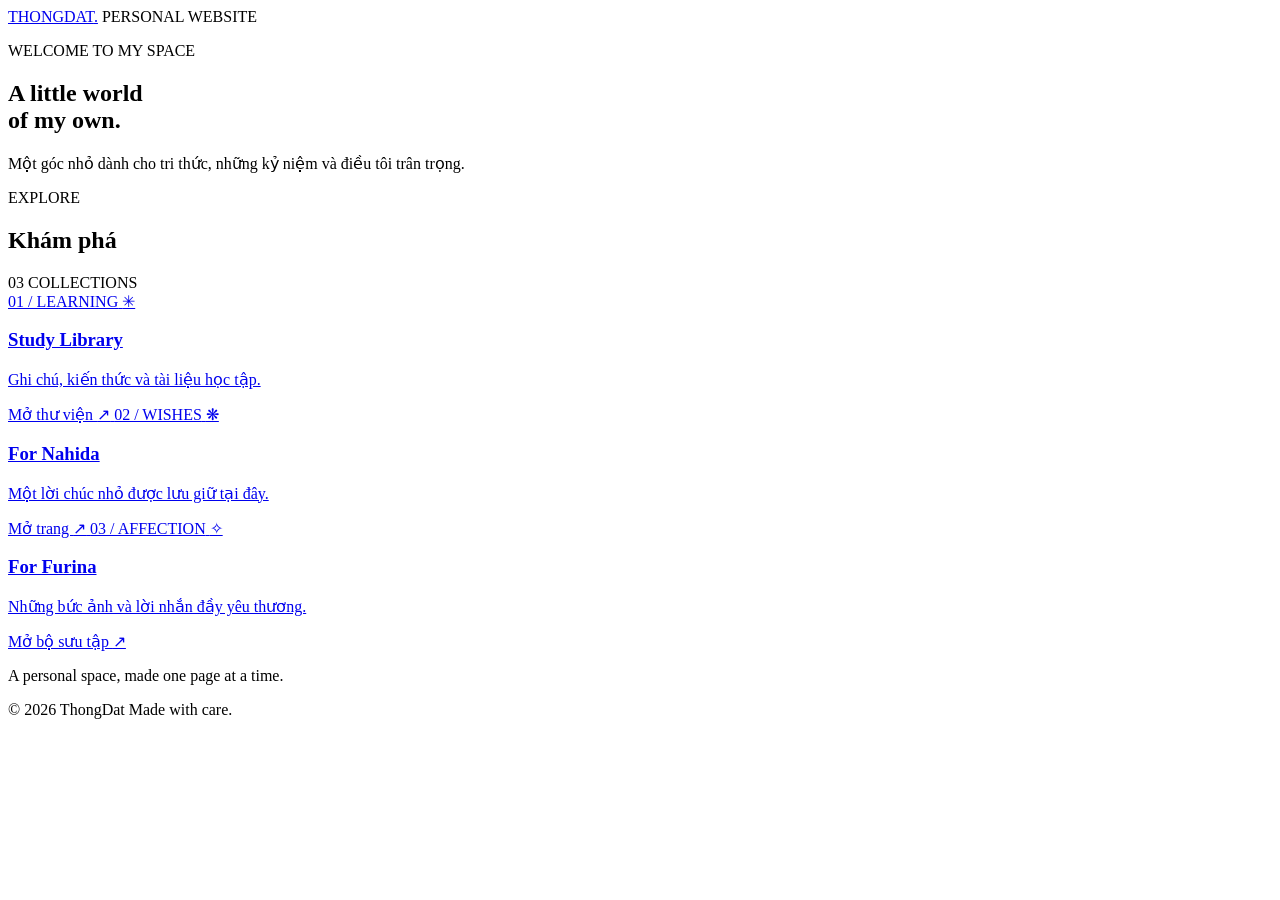
==== index.html @ dfd22da6 "Add initial HTML structure for personal website" ====
<!DOCTYPE html>
<html lang="vi">
<head>
  <link rel="icon" href="/favicon.webp">
  <meta charset="UTF-8">
  <meta name="viewport" content="width=device-width, initial-scale=1.0">
  <meta name="description" content="Không gian cá nhân của ThongDat — học tập, kỷ niệm và yêu thương.">
  <title>ThongDat — A little world of my own</title>
  <link rel="stylesheet" href="assets/css/style.css">
</head>
<body>
  <header class="site-header">
    <a class="brand" href="./">THONGDAT<span>.</span></a>
    <span class="header-note">PERSONAL WEBSITE</span>
  </header>

  <main class="container home-main">
    <section class="hero">
      <p class="eyebrow">WELCOME TO MY SPACE</p>
      <h1>A little world<br>of my own<span>.</span></h1>
      <p class="hero-copy">Một góc nhỏ dành cho tri thức, những kỷ niệm và điều tôi trân trọng.</p>
    </section>

    <section class="section-heading">
      <div>
        <p class="eyebrow">EXPLORE</p>
        <h2>Khám phá</h2>
      </div>
      <span class="section-count">03 COLLECTIONS</span>
    </section>

    <section class="collection-grid" aria-label="Các mục của website">
      <a class="collection-card study-card" href="study/">
        <span class="card-number">01 / LEARNING</span>
        <span class="card-symbol" aria-hidden="true">✳</span>
        <div>
          <h3>Study Library</h3>
          <p>Ghi chú, kiến thức và tài liệu học tập.</p>
        </div>
        <span class="card-link">Mở thư viện <span aria-hidden="true">↗</span></span>
      </a>

      <a class="collection-card nahida-card" href="nahida/">
        <span class="card-number">02 / WISHES</span>
        <span class="card-symbol" aria-hidden="true">❋</span>
        <div>
          <h3>For Nahida</h3>
          <p>Một lời chúc nhỏ được lưu giữ tại đây.</p>
        </div>
        <span class="card-link">Mở trang <span aria-hidden="true">↗</span></span>
      </a>

      <a class="collection-card furina-card" href="furina/">
        <span class="card-number">03 / AFFECTION</span>
        <span class="card-symbol" aria-hidden="true">✧</span>
        <div>
          <h3>For Furina</h3>
          <p>Những bức ảnh và lời nhắn đầy yêu thương.</p>
        </div>
        <span class="card-link">Mở bộ sưu tập <span aria-hidden="true">↗</span></span>
      </a>
    </section>

    <p class="home-note">A personal space, made one page at a time.</p>
  </main>

  <footer class="site-footer">
    <span>© 2026 ThongDat</span>
    <span>Made with care.</span>
  </footer>
</body>
</html>
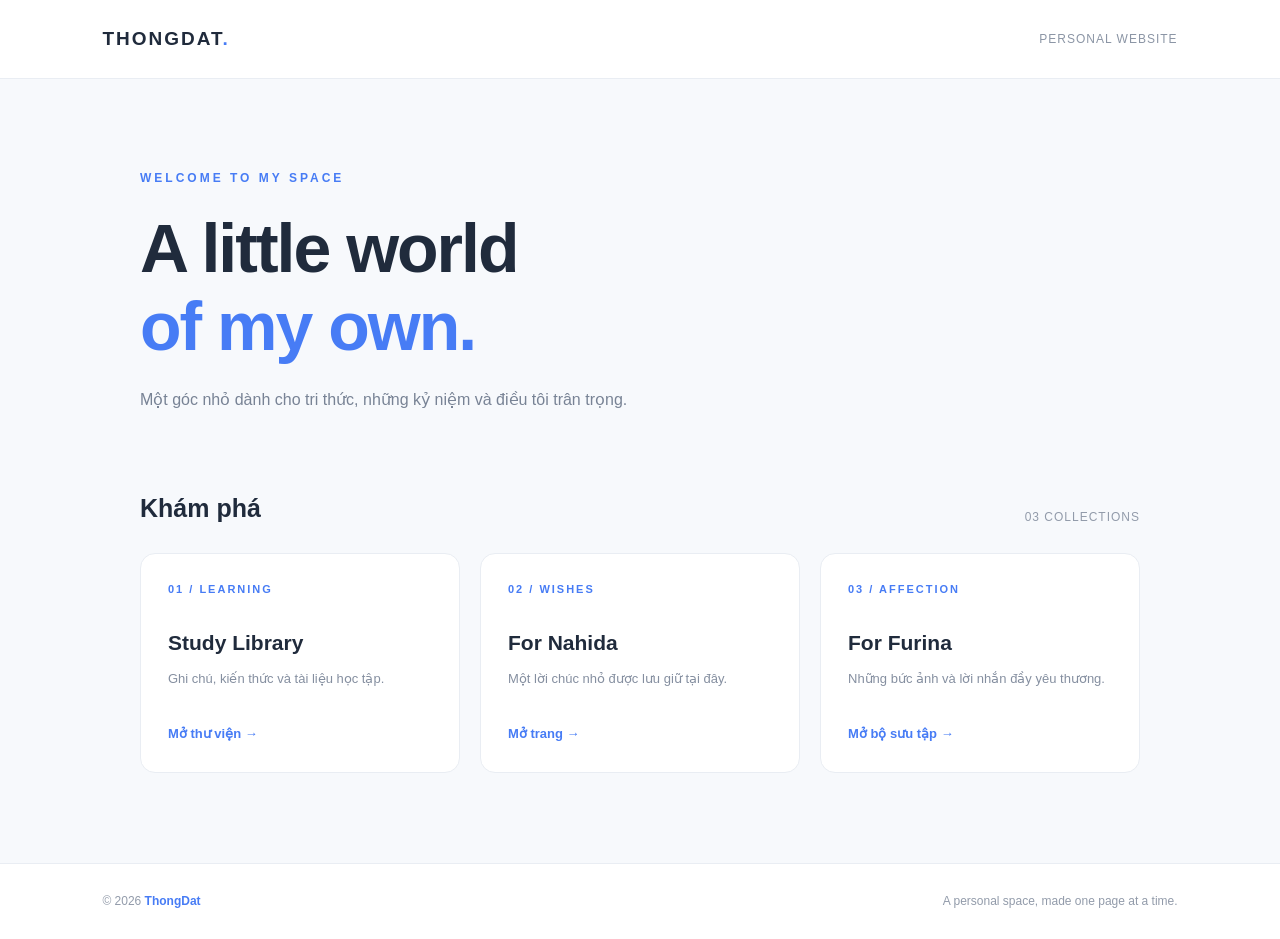
==== commit 9d372b9a: "Update index.html" ====
--- a/index.html
+++ b/index.html
@@ -1,72 +1,333 @@
+
 <!DOCTYPE html>
 <html lang="vi">
 <head>
-  <link rel="icon" href="/favicon.webp">
-  <meta charset="UTF-8">
-  <meta name="viewport" content="width=device-width, initial-scale=1.0">
-  <meta name="description" content="Không gian cá nhân của ThongDat — học tập, kỷ niệm và yêu thương.">
-  <title>ThongDat — A little world of my own</title>
-  <link rel="stylesheet" href="assets/css/style.css">
+    <meta charset="UTF-8">
+    <meta name="viewport" content="width=device-width, initial-scale=1.0">
+
+    <title>Thông Đạt - Habibi</title>
+
+    <!-- Website favicon -->
+    <link rel="icon" type="image/webp" href="/favicon.webp">
+    <link rel="shortcut icon" href="/favicon.webp" type="image/webp">
+
+    <meta name="theme-color" content="#101827">
+    <meta name="description" content="ThongDat personal website — Learning, memories and affection.">
+
+    <style>
+        * {
+            margin: 0;
+            padding: 0;
+            box-sizing: border-box;
+        }
+
+        body {
+            font-family: Arial, Helvetica, sans-serif;
+            background: #f7f9fc;
+            color: #202b3c;
+            line-height: 1.6;
+        }
+
+        a {
+            text-decoration: none;
+            color: inherit;
+        }
+
+        /* HEADER */
+
+        header {
+            width: 100%;
+            padding: 24px 8%;
+            display: flex;
+            justify-content: space-between;
+            align-items: center;
+            background: #ffffff;
+            border-bottom: 1px solid #e9edf3;
+        }
+
+        .logo {
+            font-size: 19px;
+            font-weight: 700;
+            letter-spacing: 2px;
+        }
+
+        .logo span {
+            color: #477cf5;
+        }
+
+        .header-text {
+            font-size: 12px;
+            color: #8b95a5;
+            letter-spacing: 1px;
+        }
+
+        /* MAIN */
+
+        main {
+            max-width: 1050px;
+            margin: 0 auto;
+            padding: 90px 25px;
+        }
+
+        .hero {
+            margin-bottom: 75px;
+        }
+
+        .eyebrow {
+            color: #477cf5;
+            font-size: 12px;
+            font-weight: 700;
+            letter-spacing: 3px;
+            margin-bottom: 20px;
+        }
+
+        .hero h1 {
+            font-size: clamp(42px, 7vw, 68px);
+            line-height: 1.15;
+            letter-spacing: -2px;
+            margin-bottom: 22px;
+        }
+
+        .hero h1 span {
+            color: #477cf5;
+        }
+
+        .hero-description {
+            color: #788395;
+            font-size: 16px;
+            max-width: 520px;
+        }
+
+        /* COLLECTIONS */
+
+        .section-heading {
+            display: flex;
+            justify-content: space-between;
+            align-items: end;
+            margin-bottom: 25px;
+        }
+
+        .section-heading h2 {
+            font-size: 25px;
+        }
+
+        .section-heading p {
+            color: #929baa;
+            font-size: 12px;
+            letter-spacing: 1px;
+        }
+
+        .collections {
+            display: grid;
+            grid-template-columns: repeat(3, 1fr);
+            gap: 20px;
+        }
+
+        .card {
+            display: flex;
+            flex-direction: column;
+            min-height: 220px;
+            padding: 27px;
+            background: #ffffff;
+            border: 1px solid #e9edf3;
+            border-radius: 15px;
+            transition: 0.25s ease;
+        }
+
+        .card:hover {
+            transform: translateY(-6px);
+            border-color: #c7d7ff;
+            box-shadow: 0 12px 30px rgba(40, 75, 130, 0.08);
+        }
+
+        .card-number {
+            color: #477cf5;
+            font-size: 11px;
+            font-weight: 700;
+            letter-spacing: 2px;
+        }
+
+        .card h3 {
+            font-size: 21px;
+            margin-top: 28px;
+            margin-bottom: 9px;
+        }
+
+        .card p {
+            font-size: 13px;
+            color: #858fa0;
+            flex: 1;
+        }
+
+        .card-link {
+            color: #477cf5;
+            font-size: 13px;
+            margin-top: 20px;
+            font-weight: 600;
+        }
+
+        /* FOOTER */
+
+        footer {
+            border-top: 1px solid #e9edf3;
+            background: #ffffff;
+            padding: 28px 8%;
+            display: flex;
+            justify-content: space-between;
+            align-items: center;
+            color: #929baa;
+            font-size: 12px;
+        }
+
+        footer strong {
+            color: #477cf5;
+        }
+
+        /* MOBILE */
+
+        @media (max-width: 700px) {
+            header {
+                padding: 20px 6%;
+            }
+
+            .header-text {
+                display: none;
+            }
+
+            main {
+                padding: 65px 22px;
+            }
+
+            .hero {
+                margin-bottom: 55px;
+            }
+
+            .hero h1 {
+                letter-spacing: -1px;
+            }
+
+            .collections {
+                grid-template-columns: 1fr;
+            }
+
+            .card {
+                min-height: 190px;
+            }
+
+            footer {
+                flex-direction: column;
+                gap: 8px;
+                text-align: center;
+            }
+        }
+    </style>
 </head>
+
 <body>
-  <header class="site-header">
-    <a class="brand" href="./">THONGDAT<span>.</span></a>
-    <span class="header-note">PERSONAL WEBSITE</span>
-  </header>
-
-  <main class="container home-main">
-    <section class="hero">
-      <p class="eyebrow">WELCOME TO MY SPACE</p>
-      <h1>A little world<br>of my own<span>.</span></h1>
-      <p class="hero-copy">Một góc nhỏ dành cho tri thức, những kỷ niệm và điều tôi trân trọng.</p>
-    </section>
-
-    <section class="section-heading">
-      <div>
-        <p class="eyebrow">EXPLORE</p>
-        <h2>Khám phá</h2>
-      </div>
-      <span class="section-count">03 COLLECTIONS</span>
-    </section>
-
-    <section class="collection-grid" aria-label="Các mục của website">
-      <a class="collection-card study-card" href="study/">
-        <span class="card-number">01 / LEARNING</span>
-        <span class="card-symbol" aria-hidden="true">✳</span>
+
+    <header>
+        <a href="/" class="logo">
+            THONGDAT<span>.</span>
+        </a>
+
+        <div class="header-text">
+            PERSONAL WEBSITE
+        </div>
+    </header>
+
+    <main>
+
+        <!-- INTRODUCTION -->
+
+        <section class="hero">
+            <div class="eyebrow">
+                WELCOME TO MY SPACE
+            </div>
+
+            <h1>
+                A little world<br>
+                <span>of my own.</span>
+            </h1>
+
+            <p class="hero-description">
+                Một góc nhỏ dành cho tri thức,
+                những kỷ niệm và điều tôi trân trọng.
+            </p>
+        </section>
+
+        <!-- COLLECTIONS -->
+
+        <section>
+
+            <div class="section-heading">
+                <h2>Khám phá</h2>
+                <p>03 COLLECTIONS</p>
+            </div>
+
+            <div class="collections">
+
+                <a href="/study/" class="card">
+                    <div class="card-number">
+                        01 / LEARNING
+                    </div>
+
+                    <h3>Study Library</h3>
+
+                    <p>
+                        Ghi chú, kiến thức và tài liệu học tập.
+                    </p>
+
+                    <div class="card-link">
+                        Mở thư viện →
+                    </div>
+                </a>
+
+                <a href="/nahida/" class="card">
+                    <div class="card-number">
+                        02 / WISHES
+                    </div>
+
+                    <h3>For Nahida</h3>
+
+                    <p>
+                        Một lời chúc nhỏ được lưu giữ tại đây.
+                    </p>
+
+                    <div class="card-link">
+                        Mở trang →
+                    </div>
+                </a>
+
+                <a href="/furina/" class="card">
+                    <div class="card-number">
+                        03 / AFFECTION
+                    </div>
+
+                    <h3>For Furina</h3>
+
+                    <p>
+                        Những bức ảnh và lời nhắn đầy yêu thương.
+                    </p>
+
+                    <div class="card-link">
+                        Mở bộ sưu tập →
+                    </div>
+                </a>
+
+            </div>
+        </section>
+
+    </main>
+
+    <footer>
         <div>
-          <h3>Study Library</h3>
-          <p>Ghi chú, kiến thức và tài liệu học tập.</p>
+            © 2026 <strong>ThongDat</strong>
         </div>
-        <span class="card-link">Mở thư viện <span aria-hidden="true">↗</span></span>
-      </a>
-
-      <a class="collection-card nahida-card" href="nahida/">
-        <span class="card-number">02 / WISHES</span>
-        <span class="card-symbol" aria-hidden="true">❋</span>
+
         <div>
-          <h3>For Nahida</h3>
-          <p>Một lời chúc nhỏ được lưu giữ tại đây.</p>
+            A personal space, made one page at a time.
         </div>
-        <span class="card-link">Mở trang <span aria-hidden="true">↗</span></span>
-      </a>
-
-      <a class="collection-card furina-card" href="furina/">
-        <span class="card-number">03 / AFFECTION</span>
-        <span class="card-symbol" aria-hidden="true">✧</span>
-        <div>
-          <h3>For Furina</h3>
-          <p>Những bức ảnh và lời nhắn đầy yêu thương.</p>
-        </div>
-        <span class="card-link">Mở bộ sưu tập <span aria-hidden="true">↗</span></span>
-      </a>
-    </section>
-
-    <p class="home-note">A personal space, made one page at a time.</p>
-  </main>
-
-  <footer class="site-footer">
-    <span>© 2026 ThongDat</span>
-    <span>Made with care.</span>
-  </footer>
+    </footer>
+
 </body>
 </html>
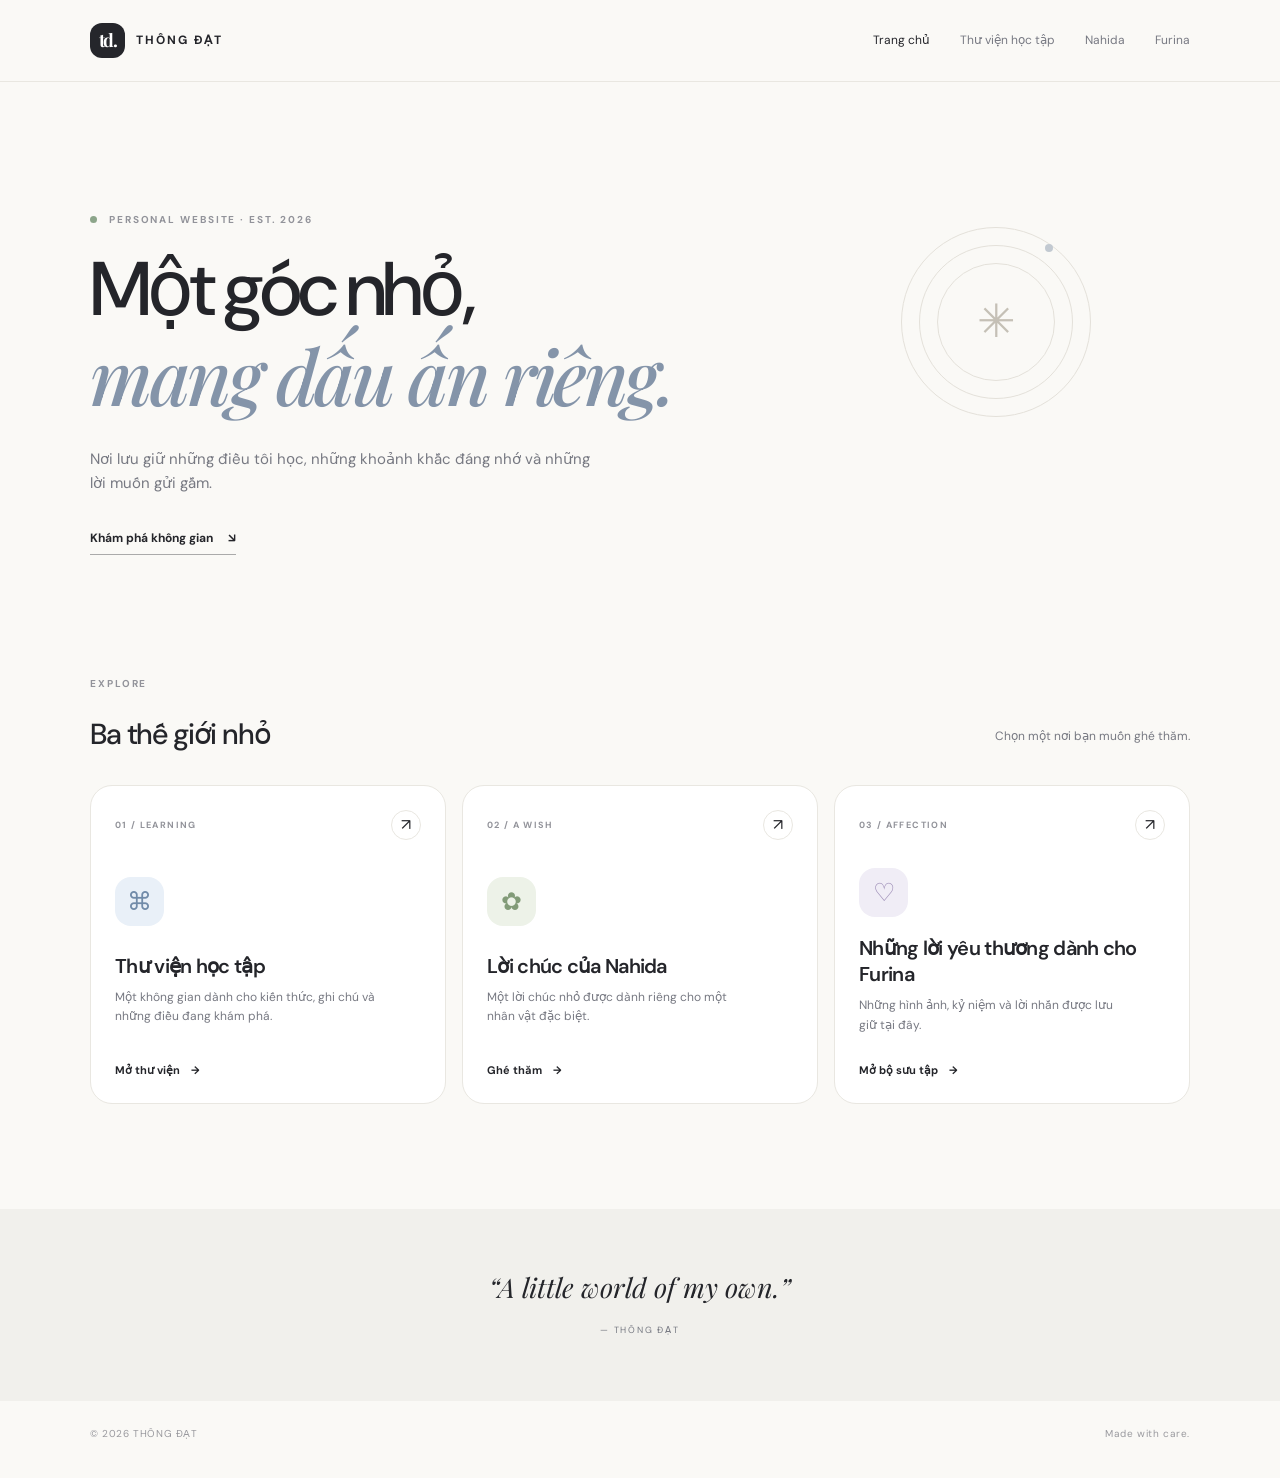
==== commit bb01f51a: "Add files via upload" ====
--- a/index.html
+++ b/index.html
@@ -1,333 +1,66 @@
-
-<!DOCTYPE html>
+<!doctype html>
 <html lang="vi">
 <head>
-    <meta charset="UTF-8">
-    <meta name="viewport" content="width=device-width, initial-scale=1.0">
+  <meta charset="utf-8">
+  <meta name="viewport" content="width=device-width, initial-scale=1">
+  <meta name="theme-color" content="#faf9f6">
+  <title>Thông Đạt — A little world of my own</title>
+  <link rel="icon" type="image/png" href="favicon.png">
+  <link rel="stylesheet" href="assets/css/style.css">
+  <script src="assets/js/main.js" defer></script>
+</head>
+<body>
+  <header class="site-header">
+    <a class="brand" href="index.html" aria-label="Trang chủ">
+      <span class="brand-mark">td.</span><span>THÔNG ĐẠT</span>
+    </a>
+    <button class="menu-toggle" aria-label="Mở menu" aria-expanded="false">☰</button>
+    <nav class="main-nav" aria-label="Điều hướng chính">
+      <a class="active" href="index.html">Trang chủ</a>
+      <a href="study/index.html">Thư viện học tập</a>
+      <a href="nahida/index.html">Nahida</a>
+      <a href="furina/index.html">Furina</a>
+    </nav>
+  </header>
 
-    <title>Thông Đạt - Habibi</title>
+  <main>
+    <section class="hero container">
+      <p class="eyebrow"><span class="status-dot"></span> PERSONAL WEBSITE · EST. 2026</p>
+      <h1>Một góc nhỏ,<br><span class="serif-accent">mang dấu ấn riêng.</span></h1>
+      <p class="hero-copy">Nơi lưu giữ những điều tôi học, những khoảnh khắc đáng nhớ và những lời muốn gửi gắm.</p>
+      <a class="text-link" href="#explore">Khám phá không gian <span aria-hidden="true">↘</span></a>
+      <div class="hero-decoration" aria-hidden="true"><span>✳</span><i></i></div>
+    </section>
 
-    <!-- Website favicon -->
-    <link rel="icon" type="image/webp" href="/favicon.webp">
-    <link rel="shortcut icon" href="/favicon.webp" type="image/webp">
+    <section class="container explore-section" id="explore">
+      <div class="section-heading">
+        <div><p class="eyebrow">EXPLORE</p><h2>Ba thế giới nhỏ</h2></div>
+        <p class="muted">Chọn một nơi bạn muốn ghé thăm.</p>
+      </div>
+      <div class="feature-grid">
+        <a class="feature-card study-card" href="study/index.html">
+          <div class="card-top"><span class="number">01 / LEARNING</span><span class="round-arrow">↗</span></div>
+          <div class="feature-icon icon-blue">⌘</div>
+          <div><h3>Thư viện học tập</h3><p>Một không gian dành cho kiến thức, ghi chú và những điều đang khám phá.</p></div>
+          <span class="card-link">Mở thư viện <span>→</span></span>
+        </a>
+        <a class="feature-card nahida-card" href="nahida/index.html">
+          <div class="card-top"><span class="number">02 / A WISH</span><span class="round-arrow">↗</span></div>
+          <div class="feature-icon icon-green">✿</div>
+          <div><h3>Lời chúc của Nahida</h3><p>Một lời chúc nhỏ được dành riêng cho một nhân vật đặc biệt.</p></div>
+          <span class="card-link">Ghé thăm <span>→</span></span>
+        </a>
+        <a class="feature-card furina-card" href="furina/index.html">
+          <div class="card-top"><span class="number">03 / AFFECTION</span><span class="round-arrow">↗</span></div>
+          <div class="feature-icon icon-lilac">♡</div>
+          <div><h3>Những lời yêu thương dành cho Furina</h3><p>Những hình ảnh, kỷ niệm và lời nhắn được lưu giữ tại đây.</p></div>
+          <span class="card-link">Mở bộ sưu tập <span>→</span></span>
+        </a>
+      </div>
+    </section>
+    <section class="quote-strip"><p>“A little world of my own.”</p><span>— THÔNG ĐẠT</span></section>
+  </main>
 
-    <meta name="theme-color" content="#101827">
-    <meta name="description" content="ThongDat personal website — Learning, memories and affection.">
-
-    <style>
-        * {
-            margin: 0;
-            padding: 0;
-            box-sizing: border-box;
-        }
-
-        body {
-            font-family: Arial, Helvetica, sans-serif;
-            background: #f7f9fc;
-            color: #202b3c;
-            line-height: 1.6;
-        }
-
-        a {
-            text-decoration: none;
-            color: inherit;
-        }
-
-        /* HEADER */
-
-        header {
-            width: 100%;
-            padding: 24px 8%;
-            display: flex;
-            justify-content: space-between;
-            align-items: center;
-            background: #ffffff;
-            border-bottom: 1px solid #e9edf3;
-        }
-
-        .logo {
-            font-size: 19px;
-            font-weight: 700;
-            letter-spacing: 2px;
-        }
-
-        .logo span {
-            color: #477cf5;
-        }
-
-        .header-text {
-            font-size: 12px;
-            color: #8b95a5;
-            letter-spacing: 1px;
-        }
-
-        /* MAIN */
-
-        main {
-            max-width: 1050px;
-            margin: 0 auto;
-            padding: 90px 25px;
-        }
-
-        .hero {
-            margin-bottom: 75px;
-        }
-
-        .eyebrow {
-            color: #477cf5;
-            font-size: 12px;
-            font-weight: 700;
-            letter-spacing: 3px;
-            margin-bottom: 20px;
-        }
-
-        .hero h1 {
-            font-size: clamp(42px, 7vw, 68px);
-            line-height: 1.15;
-            letter-spacing: -2px;
-            margin-bottom: 22px;
-        }
-
-        .hero h1 span {
-            color: #477cf5;
-        }
-
-        .hero-description {
-            color: #788395;
-            font-size: 16px;
-            max-width: 520px;
-        }
-
-        /* COLLECTIONS */
-
-        .section-heading {
-            display: flex;
-            justify-content: space-between;
-            align-items: end;
-            margin-bottom: 25px;
-        }
-
-        .section-heading h2 {
-            font-size: 25px;
-        }
-
-        .section-heading p {
-            color: #929baa;
-            font-size: 12px;
-            letter-spacing: 1px;
-        }
-
-        .collections {
-            display: grid;
-            grid-template-columns: repeat(3, 1fr);
-            gap: 20px;
-        }
-
-        .card {
-            display: flex;
-            flex-direction: column;
-            min-height: 220px;
-            padding: 27px;
-            background: #ffffff;
-            border: 1px solid #e9edf3;
-            border-radius: 15px;
-            transition: 0.25s ease;
-        }
-
-        .card:hover {
-            transform: translateY(-6px);
-            border-color: #c7d7ff;
-            box-shadow: 0 12px 30px rgba(40, 75, 130, 0.08);
-        }
-
-        .card-number {
-            color: #477cf5;
-            font-size: 11px;
-            font-weight: 700;
-            letter-spacing: 2px;
-        }
-
-        .card h3 {
-            font-size: 21px;
-            margin-top: 28px;
-            margin-bottom: 9px;
-        }
-
-        .card p {
-            font-size: 13px;
-            color: #858fa0;
-            flex: 1;
-        }
-
-        .card-link {
-            color: #477cf5;
-            font-size: 13px;
-            margin-top: 20px;
-            font-weight: 600;
-        }
-
-        /* FOOTER */
-
-        footer {
-            border-top: 1px solid #e9edf3;
-            background: #ffffff;
-            padding: 28px 8%;
-            display: flex;
-            justify-content: space-between;
-            align-items: center;
-            color: #929baa;
-            font-size: 12px;
-        }
-
-        footer strong {
-            color: #477cf5;
-        }
-
-        /* MOBILE */
-
-        @media (max-width: 700px) {
-            header {
-                padding: 20px 6%;
-            }
-
-            .header-text {
-                display: none;
-            }
-
-            main {
-                padding: 65px 22px;
-            }
-
-            .hero {
-                margin-bottom: 55px;
-            }
-
-            .hero h1 {
-                letter-spacing: -1px;
-            }
-
-            .collections {
-                grid-template-columns: 1fr;
-            }
-
-            .card {
-                min-height: 190px;
-            }
-
-            footer {
-                flex-direction: column;
-                gap: 8px;
-                text-align: center;
-            }
-        }
-    </style>
-</head>
-
-<body>
-
-    <header>
-        <a href="/" class="logo">
-            THONGDAT<span>.</span>
-        </a>
-
-        <div class="header-text">
-            PERSONAL WEBSITE
-        </div>
-    </header>
-
-    <main>
-
-        <!-- INTRODUCTION -->
-
-        <section class="hero">
-            <div class="eyebrow">
-                WELCOME TO MY SPACE
-            </div>
-
-            <h1>
-                A little world<br>
-                <span>of my own.</span>
-            </h1>
-
-            <p class="hero-description">
-                Một góc nhỏ dành cho tri thức,
-                những kỷ niệm và điều tôi trân trọng.
-            </p>
-        </section>
-
-        <!-- COLLECTIONS -->
-
-        <section>
-
-            <div class="section-heading">
-                <h2>Khám phá</h2>
-                <p>03 COLLECTIONS</p>
-            </div>
-
-            <div class="collections">
-
-                <a href="/study/" class="card">
-                    <div class="card-number">
-                        01 / LEARNING
-                    </div>
-
-                    <h3>Study Library</h3>
-
-                    <p>
-                        Ghi chú, kiến thức và tài liệu học tập.
-                    </p>
-
-                    <div class="card-link">
-                        Mở thư viện →
-                    </div>
-                </a>
-
-                <a href="/nahida/" class="card">
-                    <div class="card-number">
-                        02 / WISHES
-                    </div>
-
-                    <h3>For Nahida</h3>
-
-                    <p>
-                        Một lời chúc nhỏ được lưu giữ tại đây.
-                    </p>
-
-                    <div class="card-link">
-                        Mở trang →
-                    </div>
-                </a>
-
-                <a href="/furina/" class="card">
-                    <div class="card-number">
-                        03 / AFFECTION
-                    </div>
-
-                    <h3>For Furina</h3>
-
-                    <p>
-                        Những bức ảnh và lời nhắn đầy yêu thương.
-                    </p>
-
-                    <div class="card-link">
-                        Mở bộ sưu tập →
-                    </div>
-                </a>
-
-            </div>
-        </section>
-
-    </main>
-
-    <footer>
-        <div>
-            © 2026 <strong>ThongDat</strong>
-        </div>
-
-        <div>
-            A personal space, made one page at a time.
-        </div>
-    </footer>
-
+  <footer class="site-footer container"><span>© <span data-year></span> THÔNG ĐẠT</span><span>Made with care.</span></footer>
 </body>
-</html>
+</html>
--- a/assets/css/style.css
+++ b/assets/css/style.css
@@ -0,0 +1,15 @@
+@import url('https://fonts.googleapis.com/css2?family=DM+Sans:wght@400;500;600;700&family=Playfair+Display:ital,wght@0,500;0,600;1,500;1,600&display=swap');
+:root{--bg:#faf9f6;--paper:#fff;--ink:#24252a;--muted:#777982;--line:#e9e7e1;--blue:#e9f0f8;--green:#edf2e8;--lilac:#f0edf6;--peach:#f7eee8;--accent:#657d9c;--radius:22px}
+*{box-sizing:border-box}html{scroll-behavior:smooth}body{margin:0;background:var(--bg);color:var(--ink);font-family:'DM Sans',sans-serif;line-height:1.65}a{color:inherit;text-decoration:none}button,input{font:inherit}.container{width:min(1100px,calc(100% - 48px));margin-inline:auto}
+.site-header{height:82px;padding:0 max(24px,calc((100% - 1100px)/2));display:flex;align-items:center;justify-content:space-between;border-bottom:1px solid var(--line);background:rgba(250,249,246,.88);backdrop-filter:blur(14px);position:sticky;top:0;z-index:20}.brand{display:flex;align-items:center;gap:11px;font-size:12px;font-weight:700;letter-spacing:.16em}.brand-mark{width:35px;height:35px;border-radius:12px;background:#25262b;color:white;display:grid;place-items:center;font-family:'Playfair Display',serif;font-size:18px;letter-spacing:-.08em}.main-nav{display:flex;gap:30px}.main-nav a{font-size:12px;color:var(--muted);transition:color .2s}.main-nav a:hover,.main-nav a.active{color:var(--ink)}.menu-toggle{display:none;border:0;background:none;font-size:22px}
+.hero{min-height:540px;padding-top:130px;position:relative}.eyebrow{font-size:10px;letter-spacing:.19em;font-weight:700;color:#92939a;margin:0 0 18px}.status-dot{display:inline-block;width:7px;height:7px;background:#8ca58a;border-radius:50%;margin-right:8px}.hero h1,.page-title{font-size:clamp(44px,7vw,76px);line-height:1.12;letter-spacing:-.055em;font-weight:500;margin:0;max-width:760px}.serif-accent{font-family:'Playfair Display',serif;font-weight:500;font-style:italic;letter-spacing:-.045em;color:#8494a9}.hero-copy,.page-intro{color:var(--muted);max-width:500px;font-size:15px;margin:24px 0 28px}.text-link{font-size:12px;font-weight:700;border-bottom:1px solid #aaa;padding-bottom:8px}.text-link span{margin-left:12px}.hero-decoration{position:absolute;right:9%;top:145px;width:190px;height:190px;border:1px solid #e4e1da;border-radius:50%;display:grid;place-items:center;color:#c5c0b6;font-size:46px}.hero-decoration:before,.hero-decoration:after{content:"";position:absolute;border:1px solid #e4e1da;border-radius:50%;inset:17px}.hero-decoration:after{inset:35px}.hero-decoration i{position:absolute;width:8px;height:8px;background:#c2c9d1;border-radius:50%;top:16px;right:37px}
+.explore-section{padding:54px 0 105px}.section-heading{display:flex;justify-content:space-between;align-items:end;margin-bottom:27px}.section-heading h2{font-size:29px;font-weight:500;letter-spacing:-.04em;margin:0}.muted{color:var(--muted);font-size:12px}.feature-grid{display:grid;grid-template-columns:repeat(3,1fr);gap:16px}.feature-card{min-height:310px;padding:24px;border:1px solid var(--line);border-radius:var(--radius);background:var(--paper);display:flex;flex-direction:column;justify-content:space-between;transition:transform .25s,box-shadow .25s}.feature-card:hover{transform:translateY(-5px);box-shadow:0 18px 45px #24252a0b}.card-top{display:flex;justify-content:space-between;align-items:center}.number,.resource-type{font-size:9px;letter-spacing:.15em;color:#92939a;font-weight:700}.round-arrow{width:30px;height:30px;border:1px solid var(--line);border-radius:50%;display:grid;place-items:center}.feature-icon{width:49px;height:49px;border-radius:16px;display:grid;place-items:center;font-size:25px;margin:28px 0 18px}.icon-blue{background:var(--blue);color:#718ba9}.icon-green{background:var(--green);color:#829b78}.icon-lilac{background:var(--lilac);color:#9b8bb5}.feature-card h3{font-size:20px;line-height:1.3;font-weight:600;letter-spacing:-.035em;margin:0 0 9px}.feature-card p{font-size:12px;color:var(--muted);margin:0;max-width:270px}.card-link{font-size:11px;font-weight:700;margin-top:25px}.card-link span{margin-left:8px}.quote-strip{padding:60px 24px;text-align:center;background:#f1f0ec}.quote-strip p{font:italic 27px 'Playfair Display',serif;margin:0 0 10px}.quote-strip span{font-size:9px;letter-spacing:.2em;color:var(--muted)}
+.site-footer{padding:25px 0 35px;display:flex;justify-content:space-between;color:#99999e;font-size:10px;letter-spacing:.06em}
+.subpage{padding-top:62px;min-height:75vh}.back-link{font-size:11px;color:var(--muted);display:inline-block;margin-bottom:44px}.page-title{font-size:clamp(42px,6vw,65px)}.page-intro{margin-top:17px;margin-bottom:42px}
+.library-toolbar{display:flex;justify-content:space-between;align-items:center;gap:20px;margin:42px 0 24px}.search-box{display:flex;align-items:center;gap:10px;background:white;border:1px solid var(--line);border-radius:12px;padding:0 14px;height:43px;min-width:230px}.search-box span{font-size:22px;color:#999}.search-box input{border:0;outline:0;width:100%;background:transparent;font-size:12px}.filters{display:flex;gap:7px;flex-wrap:wrap}.filter-btn{border:1px solid var(--line);background:transparent;border-radius:30px;padding:8px 14px;font-size:10px;color:var(--muted);cursor:pointer}.filter-btn.active,.filter-btn:hover{background:#292a30;border-color:#292a30;color:white}.resource-grid{display:grid;grid-template-columns:repeat(3,1fr);gap:14px;margin-bottom:85px}.resource-card{background:white;border:1px solid var(--line);border-radius:18px;padding:21px;min-height:230px;transition:transform .2s}.resource-card:hover{transform:translateY(-3px)}.resource-symbol{width:43px;height:43px;border-radius:13px;display:grid;place-items:center;font:22px 'Playfair Display',serif;margin:18px 0 13px}.resource-symbol.blue{background:var(--blue);color:#718ba9}.resource-symbol.lilac{background:var(--lilac);color:#9381b0}.resource-symbol.green{background:var(--green);color:#829b78}.resource-symbol.peach{background:var(--peach);color:#b18b72}.resource-card h3{font-size:16px;margin:0 0 5px}.resource-card p{font-size:11px;color:var(--muted);margin:0 0 13px}.resource-open{border:0;background:none;padding:0;font-size:10px;font-weight:700;cursor:pointer}.empty-state{padding:35px;text-align:center;color:var(--muted);font-size:13px}
+.placeholder-panel{max-width:760px;margin:0 auto 90px;padding:60px 7%;border:1px solid var(--line);border-radius:26px;background:white;text-align:center}.placeholder-panel .feature-icon{margin:0 auto 25px}.placeholder-panel .page-title{font-size:48px}.placeholder-panel .page-intro{margin:18px auto 25px}.notice{padding:18px;background:#f7f6f2;border-radius:14px;text-align:left;font-size:12px;color:var(--muted);margin:25px 0}.notice strong{color:var(--ink)}code{font-size:11px;background:#eeede8;padding:2px 5px;border-radius:4px}
+.button{display:inline-flex;justify-content:center;align-items:center;border-radius:30px;padding:12px 20px;font-size:11px;font-weight:700;cursor:pointer;border:0}.button-dark{background:#28292e;color:white}.button-dark:hover{background:#4b4c53}
+.upload-panel{display:flex;justify-content:space-between;align-items:center;gap:20px;background:white;border:1px solid var(--line);border-radius:20px;padding:24px;margin:35px 0 22px}.upload-panel h2{font-size:19px;margin:0 0 4px}.upload-panel p{margin:0}.upload-button{white-space:nowrap}.gallery-grid{display:grid;grid-template-columns:repeat(3,1fr);gap:14px;margin-bottom:70px}.gallery-empty{grid-column:1/-1;text-align:center;border:1px dashed #d9d6cf;border-radius:20px;padding:65px 20px;color:var(--muted)}.gallery-empty>span{font:44px 'Playfair Display',serif;color:#b5a7c8}.gallery-empty h3{font-size:15px;color:var(--ink);font-weight:500}.gallery-empty p{font-size:11px}.gallery-item{position:relative;aspect-ratio:4/5;border-radius:16px;overflow:hidden;background:#efeee9;cursor:pointer}.gallery-item img{width:100%;height:100%;object-fit:cover;display:block;transition:transform .4s}.gallery-item:hover img{transform:scale(1.04)}.remove-photo{position:absolute;right:9px;top:9px;width:30px;height:30px;border:0;border-radius:50%;background:#fff;color:#333;cursor:pointer}.love-note{text-align:center;padding:55px 15px 75px;border-top:1px solid var(--line)}.love-note p{font:italic 25px/1.5 'Playfair Display',serif;max-width:650px;margin:14px auto}
+.detail-dialog,.lightbox{border:0;border-radius:22px;padding:35px;max-width:min(480px,calc(100% - 30px));box-shadow:0 25px 90px #1112}.detail-dialog::backdrop,.lightbox::backdrop{background:#20212a88;backdrop-filter:blur(5px)}.detail-dialog h2{font-size:24px}.detail-dialog p:not(.eyebrow){font-size:13px;color:var(--muted)}.dialog-close{position:absolute;right:14px;top:10px;border:0;background:none;font-size:26px;cursor:pointer}.dialog-ok{margin-top:12px}.lightbox{background:#17181d;color:white;width:min(900px,95vw);max-width:95vw;padding:45px 65px 25px;text-align:center}.lightbox img{max-width:100%;max-height:72vh;object-fit:contain}.lightbox .dialog-close{color:white}.lightbox-prev,.lightbox-next{position:absolute;top:50%;border:0;background:#ffffff22;color:white;border-radius:50%;width:38px;height:38px;font-size:25px;cursor:pointer}.lightbox-prev{left:13px}.lightbox-next{right:13px}#lightbox-caption{font-size:11px;color:#ddd}
+@media(max-width:800px){.feature-grid,.resource-grid,.gallery-grid{grid-template-columns:repeat(2,1fr)}.hero-decoration{right:3%;opacity:.55;transform:scale(.8)}.main-nav{gap:15px}.main-nav a{font-size:11px}}
+@media(max-width:600px){.container{width:calc(100% - 36px)}.site-header{height:68px;padding:0 18px}.menu-toggle{display:block}.main-nav{display:none;position:absolute;top:68px;left:0;right:0;background:var(--bg);padding:18px;flex-direction:column;border-bottom:1px solid var(--line);gap:17px}.main-nav.open{display:flex}.hero{padding-top:95px;min-height:480px}.hero-decoration{top:235px;right:0;transform:scale(.58);transform-origin:top right;opacity:.4}.hero-copy{max-width:310px}.section-heading{align-items:start;gap:10px;flex-direction:column}.explore-section{padding:30px 0 65px}.feature-grid,.resource-grid,.gallery-grid{grid-template-columns:1fr}.feature-card{min-height:265px}.library-toolbar{align-items:stretch;flex-direction:column}.search-box{width:100%}.filters{gap:6px}.filter-btn{padding:8px 11px}.upload-panel{align-items:flex-start;flex-direction:column}.placeholder-panel{padding:40px 20px}.placeholder-panel .page-title{font-size:37px}.site-footer{font-size:9px}.lightbox{padding:45px 38px 20px}}
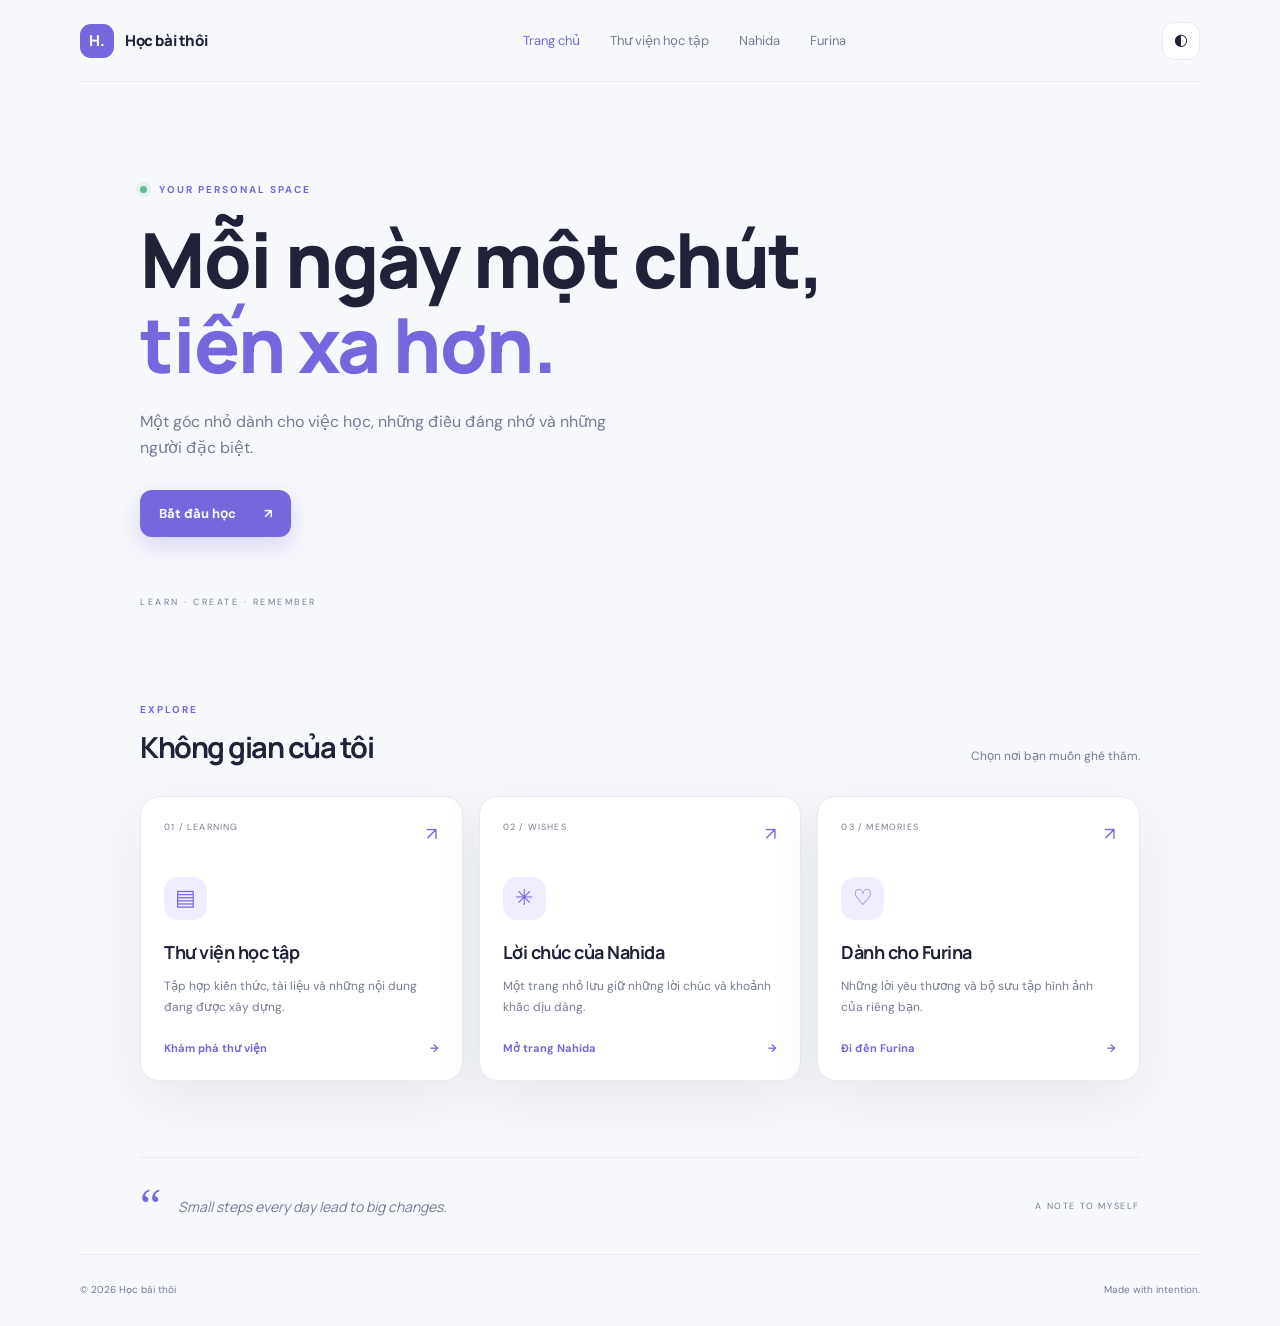
==== commit 4e5a1e2d: "Add files via upload" ====
--- a/index.html
+++ b/index.html
@@ -3,64 +3,69 @@
 <head>
   <meta charset="utf-8">
   <meta name="viewport" content="width=device-width, initial-scale=1">
-  <meta name="theme-color" content="#faf9f6">
-  <title>Thông Đạt — A little world of my own</title>
-  <link rel="icon" type="image/png" href="favicon.png">
-  <link rel="stylesheet" href="assets/css/style.css">
-  <script src="assets/js/main.js" defer></script>
+  <meta name="theme-color" content="#f7f8fc">
+  <title>Học bài thôi</title>
+  <link rel="icon" href="/favicon.png?v=2" type="image/png">
+  <link rel="stylesheet" href="/assets/css/style.css">
+  <script src="/assets/js/main.js" defer></script>
 </head>
 <body>
   <header class="site-header">
-    <a class="brand" href="index.html" aria-label="Trang chủ">
-      <span class="brand-mark">td.</span><span>THÔNG ĐẠT</span>
+    <a class="brand" href="/" aria-label="Học bài thôi - Trang chủ">
+      <span class="brand-mark">H.</span><span>Học bài thôi</span>
     </a>
-    <button class="menu-toggle" aria-label="Mở menu" aria-expanded="false">☰</button>
-    <nav class="main-nav" aria-label="Điều hướng chính">
-      <a class="active" href="index.html">Trang chủ</a>
-      <a href="study/index.html">Thư viện học tập</a>
-      <a href="nahida/index.html">Nahida</a>
-      <a href="furina/index.html">Furina</a>
+    <nav class="top-nav" aria-label="Điều hướng chính">
+      <a class="active" href="/">Trang chủ</a>
+      <a href="/study/">Thư viện học tập</a>
+      <a href="/nawish.html">Nahida</a>
+      <a href="/furina/">Furina</a>
     </nav>
+    <div class="header-actions">
+      <button class="theme-toggle" type="button" data-theme-toggle aria-label="Đổi màu giao diện" title="Đổi màu giao diện">◐</button>
+      <button class="menu-toggle" type="button" data-menu-toggle aria-label="Mở menu">☰</button>
+    </div>
   </header>
 
-  <main>
-    <section class="hero container">
-      <p class="eyebrow"><span class="status-dot"></span> PERSONAL WEBSITE · EST. 2026</p>
-      <h1>Một góc nhỏ,<br><span class="serif-accent">mang dấu ấn riêng.</span></h1>
-      <p class="hero-copy">Nơi lưu giữ những điều tôi học, những khoảnh khắc đáng nhớ và những lời muốn gửi gắm.</p>
-      <a class="text-link" href="#explore">Khám phá không gian <span aria-hidden="true">↘</span></a>
-      <div class="hero-decoration" aria-hidden="true"><span>✳</span><i></i></div>
+  <main class="home-main">
+    <section class="hero">
+      <div class="eyebrow"><span class="status-dot"></span> YOUR PERSONAL SPACE</div>
+      <h1>Mỗi ngày một chút,<br><span class="accent-text">tiến xa hơn.</span></h1>
+      <p class="hero-copy">Một góc nhỏ dành cho việc học, những điều đáng nhớ và những người đặc biệt.</p>
+      <a class="primary-button" href="/study/">Bắt đầu học <span aria-hidden="true">↗</span></a>
+      <div class="hero-note">LEARN · CREATE · REMEMBER</div>
     </section>
 
-    <section class="container explore-section" id="explore">
+    <section class="section-wrap">
       <div class="section-heading">
-        <div><p class="eyebrow">EXPLORE</p><h2>Ba thế giới nhỏ</h2></div>
-        <p class="muted">Chọn một nơi bạn muốn ghé thăm.</p>
+        <div><p class="eyebrow">EXPLORE</p><h2>Không gian của tôi</h2></div>
+        <p class="muted">Chọn nơi bạn muốn ghé thăm.</p>
       </div>
       <div class="feature-grid">
-        <a class="feature-card study-card" href="study/index.html">
-          <div class="card-top"><span class="number">01 / LEARNING</span><span class="round-arrow">↗</span></div>
-          <div class="feature-icon icon-blue">⌘</div>
-          <div><h3>Thư viện học tập</h3><p>Một không gian dành cho kiến thức, ghi chú và những điều đang khám phá.</p></div>
-          <span class="card-link">Mở thư viện <span>→</span></span>
+        <a class="feature-card study-card" href="/study/">
+          <div class="card-topline"><span class="card-number">01 / LEARNING</span><span class="card-arrow">↗</span></div>
+          <div class="feature-icon">▤</div>
+          <h3>Thư viện học tập</h3>
+          <p>Tập hợp kiến thức, tài liệu và những nội dung đang được xây dựng.</p>
+          <span class="card-link">Khám phá thư viện <span>→</span></span>
         </a>
-        <a class="feature-card nahida-card" href="nahida/index.html">
-          <div class="card-top"><span class="number">02 / A WISH</span><span class="round-arrow">↗</span></div>
-          <div class="feature-icon icon-green">✿</div>
-          <div><h3>Lời chúc của Nahida</h3><p>Một lời chúc nhỏ được dành riêng cho một nhân vật đặc biệt.</p></div>
-          <span class="card-link">Ghé thăm <span>→</span></span>
+        <a class="feature-card nahida-card" href="/nawish.html">
+          <div class="card-topline"><span class="card-number">02 / WISHES</span><span class="card-arrow">↗</span></div>
+          <div class="feature-icon">✳</div>
+          <h3>Lời chúc của Nahida</h3>
+          <p>Một trang nhỏ lưu giữ những lời chúc và khoảnh khắc dịu dàng.</p>
+          <span class="card-link">Mở trang Nahida <span>→</span></span>
         </a>
-        <a class="feature-card furina-card" href="furina/index.html">
-          <div class="card-top"><span class="number">03 / AFFECTION</span><span class="round-arrow">↗</span></div>
-          <div class="feature-icon icon-lilac">♡</div>
-          <div><h3>Những lời yêu thương dành cho Furina</h3><p>Những hình ảnh, kỷ niệm và lời nhắn được lưu giữ tại đây.</p></div>
-          <span class="card-link">Mở bộ sưu tập <span>→</span></span>
+        <a class="feature-card furina-card" href="/furina/">
+          <div class="card-topline"><span class="card-number">03 / MEMORIES</span><span class="card-arrow">↗</span></div>
+          <div class="feature-icon">♡</div>
+          <h3>Dành cho Furina</h3>
+          <p>Những lời yêu thương và bộ sưu tập hình ảnh của riêng bạn.</p>
+          <span class="card-link">Đi đến Furina <span>→</span></span>
         </a>
       </div>
     </section>
-    <section class="quote-strip"><p>“A little world of my own.”</p><span>— THÔNG ĐẠT</span></section>
+    <section class="quote-strip"><span>“</span><p>Small steps every day lead to big changes.</p><span class="quote-caption">A NOTE TO MYSELF</span></section>
   </main>
-
-  <footer class="site-footer container"><span>© <span data-year></span> THÔNG ĐẠT</span><span>Made with care.</span></footer>
+  <footer class="site-footer"><span>© <span data-year></span> Học bài thôi</span><span>Made with intention.</span></footer>
 </body>
-</html>+</html>
--- a/assets/css/style.css
+++ b/assets/css/style.css
@@ -1,15 +1,100 @@
-@import url('https://fonts.googleapis.com/css2?family=DM+Sans:wght@400;500;600;700&family=Playfair+Display:ital,wght@0,500;0,600;1,500;1,600&display=swap');
-:root{--bg:#faf9f6;--paper:#fff;--ink:#24252a;--muted:#777982;--line:#e9e7e1;--blue:#e9f0f8;--green:#edf2e8;--lilac:#f0edf6;--peach:#f7eee8;--accent:#657d9c;--radius:22px}
-*{box-sizing:border-box}html{scroll-behavior:smooth}body{margin:0;background:var(--bg);color:var(--ink);font-family:'DM Sans',sans-serif;line-height:1.65}a{color:inherit;text-decoration:none}button,input{font:inherit}.container{width:min(1100px,calc(100% - 48px));margin-inline:auto}
-.site-header{height:82px;padding:0 max(24px,calc((100% - 1100px)/2));display:flex;align-items:center;justify-content:space-between;border-bottom:1px solid var(--line);background:rgba(250,249,246,.88);backdrop-filter:blur(14px);position:sticky;top:0;z-index:20}.brand{display:flex;align-items:center;gap:11px;font-size:12px;font-weight:700;letter-spacing:.16em}.brand-mark{width:35px;height:35px;border-radius:12px;background:#25262b;color:white;display:grid;place-items:center;font-family:'Playfair Display',serif;font-size:18px;letter-spacing:-.08em}.main-nav{display:flex;gap:30px}.main-nav a{font-size:12px;color:var(--muted);transition:color .2s}.main-nav a:hover,.main-nav a.active{color:var(--ink)}.menu-toggle{display:none;border:0;background:none;font-size:22px}
-.hero{min-height:540px;padding-top:130px;position:relative}.eyebrow{font-size:10px;letter-spacing:.19em;font-weight:700;color:#92939a;margin:0 0 18px}.status-dot{display:inline-block;width:7px;height:7px;background:#8ca58a;border-radius:50%;margin-right:8px}.hero h1,.page-title{font-size:clamp(44px,7vw,76px);line-height:1.12;letter-spacing:-.055em;font-weight:500;margin:0;max-width:760px}.serif-accent{font-family:'Playfair Display',serif;font-weight:500;font-style:italic;letter-spacing:-.045em;color:#8494a9}.hero-copy,.page-intro{color:var(--muted);max-width:500px;font-size:15px;margin:24px 0 28px}.text-link{font-size:12px;font-weight:700;border-bottom:1px solid #aaa;padding-bottom:8px}.text-link span{margin-left:12px}.hero-decoration{position:absolute;right:9%;top:145px;width:190px;height:190px;border:1px solid #e4e1da;border-radius:50%;display:grid;place-items:center;color:#c5c0b6;font-size:46px}.hero-decoration:before,.hero-decoration:after{content:"";position:absolute;border:1px solid #e4e1da;border-radius:50%;inset:17px}.hero-decoration:after{inset:35px}.hero-decoration i{position:absolute;width:8px;height:8px;background:#c2c9d1;border-radius:50%;top:16px;right:37px}
-.explore-section{padding:54px 0 105px}.section-heading{display:flex;justify-content:space-between;align-items:end;margin-bottom:27px}.section-heading h2{font-size:29px;font-weight:500;letter-spacing:-.04em;margin:0}.muted{color:var(--muted);font-size:12px}.feature-grid{display:grid;grid-template-columns:repeat(3,1fr);gap:16px}.feature-card{min-height:310px;padding:24px;border:1px solid var(--line);border-radius:var(--radius);background:var(--paper);display:flex;flex-direction:column;justify-content:space-between;transition:transform .25s,box-shadow .25s}.feature-card:hover{transform:translateY(-5px);box-shadow:0 18px 45px #24252a0b}.card-top{display:flex;justify-content:space-between;align-items:center}.number,.resource-type{font-size:9px;letter-spacing:.15em;color:#92939a;font-weight:700}.round-arrow{width:30px;height:30px;border:1px solid var(--line);border-radius:50%;display:grid;place-items:center}.feature-icon{width:49px;height:49px;border-radius:16px;display:grid;place-items:center;font-size:25px;margin:28px 0 18px}.icon-blue{background:var(--blue);color:#718ba9}.icon-green{background:var(--green);color:#829b78}.icon-lilac{background:var(--lilac);color:#9b8bb5}.feature-card h3{font-size:20px;line-height:1.3;font-weight:600;letter-spacing:-.035em;margin:0 0 9px}.feature-card p{font-size:12px;color:var(--muted);margin:0;max-width:270px}.card-link{font-size:11px;font-weight:700;margin-top:25px}.card-link span{margin-left:8px}.quote-strip{padding:60px 24px;text-align:center;background:#f1f0ec}.quote-strip p{font:italic 27px 'Playfair Display',serif;margin:0 0 10px}.quote-strip span{font-size:9px;letter-spacing:.2em;color:var(--muted)}
-.site-footer{padding:25px 0 35px;display:flex;justify-content:space-between;color:#99999e;font-size:10px;letter-spacing:.06em}
-.subpage{padding-top:62px;min-height:75vh}.back-link{font-size:11px;color:var(--muted);display:inline-block;margin-bottom:44px}.page-title{font-size:clamp(42px,6vw,65px)}.page-intro{margin-top:17px;margin-bottom:42px}
-.library-toolbar{display:flex;justify-content:space-between;align-items:center;gap:20px;margin:42px 0 24px}.search-box{display:flex;align-items:center;gap:10px;background:white;border:1px solid var(--line);border-radius:12px;padding:0 14px;height:43px;min-width:230px}.search-box span{font-size:22px;color:#999}.search-box input{border:0;outline:0;width:100%;background:transparent;font-size:12px}.filters{display:flex;gap:7px;flex-wrap:wrap}.filter-btn{border:1px solid var(--line);background:transparent;border-radius:30px;padding:8px 14px;font-size:10px;color:var(--muted);cursor:pointer}.filter-btn.active,.filter-btn:hover{background:#292a30;border-color:#292a30;color:white}.resource-grid{display:grid;grid-template-columns:repeat(3,1fr);gap:14px;margin-bottom:85px}.resource-card{background:white;border:1px solid var(--line);border-radius:18px;padding:21px;min-height:230px;transition:transform .2s}.resource-card:hover{transform:translateY(-3px)}.resource-symbol{width:43px;height:43px;border-radius:13px;display:grid;place-items:center;font:22px 'Playfair Display',serif;margin:18px 0 13px}.resource-symbol.blue{background:var(--blue);color:#718ba9}.resource-symbol.lilac{background:var(--lilac);color:#9381b0}.resource-symbol.green{background:var(--green);color:#829b78}.resource-symbol.peach{background:var(--peach);color:#b18b72}.resource-card h3{font-size:16px;margin:0 0 5px}.resource-card p{font-size:11px;color:var(--muted);margin:0 0 13px}.resource-open{border:0;background:none;padding:0;font-size:10px;font-weight:700;cursor:pointer}.empty-state{padding:35px;text-align:center;color:var(--muted);font-size:13px}
-.placeholder-panel{max-width:760px;margin:0 auto 90px;padding:60px 7%;border:1px solid var(--line);border-radius:26px;background:white;text-align:center}.placeholder-panel .feature-icon{margin:0 auto 25px}.placeholder-panel .page-title{font-size:48px}.placeholder-panel .page-intro{margin:18px auto 25px}.notice{padding:18px;background:#f7f6f2;border-radius:14px;text-align:left;font-size:12px;color:var(--muted);margin:25px 0}.notice strong{color:var(--ink)}code{font-size:11px;background:#eeede8;padding:2px 5px;border-radius:4px}
-.button{display:inline-flex;justify-content:center;align-items:center;border-radius:30px;padding:12px 20px;font-size:11px;font-weight:700;cursor:pointer;border:0}.button-dark{background:#28292e;color:white}.button-dark:hover{background:#4b4c53}
-.upload-panel{display:flex;justify-content:space-between;align-items:center;gap:20px;background:white;border:1px solid var(--line);border-radius:20px;padding:24px;margin:35px 0 22px}.upload-panel h2{font-size:19px;margin:0 0 4px}.upload-panel p{margin:0}.upload-button{white-space:nowrap}.gallery-grid{display:grid;grid-template-columns:repeat(3,1fr);gap:14px;margin-bottom:70px}.gallery-empty{grid-column:1/-1;text-align:center;border:1px dashed #d9d6cf;border-radius:20px;padding:65px 20px;color:var(--muted)}.gallery-empty>span{font:44px 'Playfair Display',serif;color:#b5a7c8}.gallery-empty h3{font-size:15px;color:var(--ink);font-weight:500}.gallery-empty p{font-size:11px}.gallery-item{position:relative;aspect-ratio:4/5;border-radius:16px;overflow:hidden;background:#efeee9;cursor:pointer}.gallery-item img{width:100%;height:100%;object-fit:cover;display:block;transition:transform .4s}.gallery-item:hover img{transform:scale(1.04)}.remove-photo{position:absolute;right:9px;top:9px;width:30px;height:30px;border:0;border-radius:50%;background:#fff;color:#333;cursor:pointer}.love-note{text-align:center;padding:55px 15px 75px;border-top:1px solid var(--line)}.love-note p{font:italic 25px/1.5 'Playfair Display',serif;max-width:650px;margin:14px auto}
-.detail-dialog,.lightbox{border:0;border-radius:22px;padding:35px;max-width:min(480px,calc(100% - 30px));box-shadow:0 25px 90px #1112}.detail-dialog::backdrop,.lightbox::backdrop{background:#20212a88;backdrop-filter:blur(5px)}.detail-dialog h2{font-size:24px}.detail-dialog p:not(.eyebrow){font-size:13px;color:var(--muted)}.dialog-close{position:absolute;right:14px;top:10px;border:0;background:none;font-size:26px;cursor:pointer}.dialog-ok{margin-top:12px}.lightbox{background:#17181d;color:white;width:min(900px,95vw);max-width:95vw;padding:45px 65px 25px;text-align:center}.lightbox img{max-width:100%;max-height:72vh;object-fit:contain}.lightbox .dialog-close{color:white}.lightbox-prev,.lightbox-next{position:absolute;top:50%;border:0;background:#ffffff22;color:white;border-radius:50%;width:38px;height:38px;font-size:25px;cursor:pointer}.lightbox-prev{left:13px}.lightbox-next{right:13px}#lightbox-caption{font-size:11px;color:#ddd}
-@media(max-width:800px){.feature-grid,.resource-grid,.gallery-grid{grid-template-columns:repeat(2,1fr)}.hero-decoration{right:3%;opacity:.55;transform:scale(.8)}.main-nav{gap:15px}.main-nav a{font-size:11px}}
-@media(max-width:600px){.container{width:calc(100% - 36px)}.site-header{height:68px;padding:0 18px}.menu-toggle{display:block}.main-nav{display:none;position:absolute;top:68px;left:0;right:0;background:var(--bg);padding:18px;flex-direction:column;border-bottom:1px solid var(--line);gap:17px}.main-nav.open{display:flex}.hero{padding-top:95px;min-height:480px}.hero-decoration{top:235px;right:0;transform:scale(.58);transform-origin:top right;opacity:.4}.hero-copy{max-width:310px}.section-heading{align-items:start;gap:10px;flex-direction:column}.explore-section{padding:30px 0 65px}.feature-grid,.resource-grid,.gallery-grid{grid-template-columns:1fr}.feature-card{min-height:265px}.library-toolbar{align-items:stretch;flex-direction:column}.search-box{width:100%}.filters{gap:6px}.filter-btn{padding:8px 11px}.upload-panel{align-items:flex-start;flex-direction:column}.placeholder-panel{padding:40px 20px}.placeholder-panel .page-title{font-size:37px}.site-footer{font-size:9px}.lightbox{padding:45px 38px 20px}}
+@import url('https://fonts.googleapis.com/css2?family=DM+Sans:wght@400;500;600;700&family=Manrope:wght@400;500;600;700;800&display=swap');
+
+:root {
+  color-scheme: light;
+  --bg: #f7f8fc; --surface: #fff; --text: #202338; --muted: #777d91;
+  --line: #e9eaf1; --accent: #7667df; --accent-soft: #efedff;
+  --shadow: 0 18px 55px rgba(35, 38, 70, .07);
+}
+:root[data-theme="blue"] { --accent:#3979c9; --accent-soft:#eaf3ff; }
+:root[data-theme="green"] { --accent:#398b70; --accent-soft:#e9f6f0; }
+:root[data-theme="rose"] { --accent:#cf6f91; --accent-soft:#fff0f5; }
+:root[data-theme="dark"] {
+  color-scheme: dark; --bg:#151722; --surface:#202331; --text:#f2f3fa;
+  --muted:#a4a8ba; --line:#343849; --accent:#a99cff; --accent-soft:#302b49;
+  --shadow:0 18px 55px rgba(0,0,0,.2);
+}
+* { box-sizing:border-box; }
+html { scroll-behavior:smooth; }
+body { margin:0; background:var(--bg); color:var(--text); font-family:"DM Sans",sans-serif; line-height:1.65; transition:background .25s,color .25s; }
+a { color:inherit; text-decoration:none; }
+button { font:inherit; }
+.site-header { width:min(1120px,calc(100% - 48px)); margin:auto; min-height:82px; display:flex; align-items:center; justify-content:space-between; gap:24px; border-bottom:1px solid var(--line); }
+.brand { display:flex; align-items:center; gap:11px; font:800 15px "Manrope",sans-serif; letter-spacing:-.4px; white-space:nowrap; }
+.brand-mark { display:grid; place-items:center; width:34px; height:34px; border-radius:11px; background:var(--accent); color:white; font-size:15px; }
+.top-nav { display:flex; align-items:center; gap:30px; color:var(--muted); font-size:13px; }
+.top-nav a { transition:color .2s; }
+.top-nav a:hover,.top-nav a.active { color:var(--accent); }
+.header-actions { display:flex; gap:8px; }
+.theme-toggle,.menu-toggle { width:38px; height:38px; border:1px solid var(--line); border-radius:12px; background:var(--surface); color:var(--text); cursor:pointer; }
+.menu-toggle { display:none; }
+.home-main,.page-main { width:min(1000px,calc(100% - 48px)); margin:auto; }
+.hero { padding:100px 0 82px; max-width:720px; }
+.eyebrow { color:var(--accent); font-size:10px; font-weight:700; letter-spacing:2px; margin:0 0 18px; }
+.status-dot { display:inline-block; width:7px; height:7px; margin-right:8px; border-radius:50%; background:#64bb91; box-shadow:0 0 0 4px rgba(100,187,145,.13); }
+h1,h2,h3,p { margin-top:0; }
+h1,h2,h3 { font-family:"Manrope",sans-serif; letter-spacing:-1.5px; }
+h1 { font-size:clamp(44px,7vw,76px); line-height:1.12; margin-bottom:22px; font-weight:800; }
+.accent-text { color:var(--accent); }
+.hero-copy { color:var(--muted); max-width:510px; font-size:16px; margin-bottom:28px; }
+.primary-button { display:inline-flex; align-items:center; gap:28px; padding:13px 19px; border-radius:12px; background:var(--accent); color:#fff; font-size:13px; font-weight:700; box-shadow:0 8px 22px color-mix(in srgb,var(--accent) 25%,transparent); transition:transform .2s; }
+.primary-button:hover { transform:translateY(-3px); }
+.hero-note { margin-top:58px; color:var(--muted); font-size:9px; letter-spacing:2.5px; }
+.section-wrap { padding:10px 0 76px; }
+.section-heading { display:flex; align-items:end; justify-content:space-between; gap:20px; margin-bottom:24px; }
+.section-heading .eyebrow { margin-bottom:6px; }
+h2 { font-size:29px; margin-bottom:0; }
+.muted { color:var(--muted); font-size:12px; margin:0 0 5px; }
+.feature-grid { display:grid; grid-template-columns:repeat(3,1fr); gap:16px; }
+.feature-card { display:flex; flex-direction:column; min-height:285px; padding:23px; border:1px solid var(--line); border-radius:19px; background:var(--surface); box-shadow:var(--shadow); transition:transform .25s,border-color .25s; }
+.feature-card:hover { transform:translateY(-6px); border-color:var(--accent); }
+.card-topline { display:flex; justify-content:space-between; color:var(--muted); font-size:9px; letter-spacing:1.2px; }
+.card-arrow { color:var(--accent); font-size:18px; }
+.feature-icon { display:grid; place-items:center; width:43px; height:43px; margin:27px 0 18px; border-radius:14px; background:var(--accent-soft); color:var(--accent); font-size:22px; }
+.feature-card h3 { font-size:18px; margin-bottom:8px; letter-spacing:-.5px; }
+.feature-card p { color:var(--muted); font-size:12px; line-height:1.8; margin-bottom:20px; }
+.card-link { margin-top:auto; color:var(--accent); font-size:11px; font-weight:700; display:flex; justify-content:space-between; }
+.quote-strip { display:flex; align-items:center; gap:17px; padding:24px 0; border-top:1px solid var(--line); color:var(--muted); }
+.quote-strip>span:first-child { color:var(--accent); font:48px Georgia; line-height:1; }
+.quote-strip p { margin:0; font:italic 14px "Manrope",sans-serif; }
+.quote-caption { margin-left:auto; font-size:9px; letter-spacing:1.6px; }
+.site-footer { width:min(1120px,calc(100% - 48px)); margin:0 auto; min-height:72px; border-top:1px solid var(--line); display:flex; justify-content:space-between; align-items:center; color:var(--muted); font-size:10px; }
+.page-main { padding:72px 0 100px; min-height:70vh; }
+.page-kicker { color:var(--accent); font-size:10px; font-weight:700; letter-spacing:2px; }
+.page-title { font-size:clamp(36px,6vw,56px); margin:10px 0 12px; }
+.page-intro { color:var(--muted); max-width:620px; margin-bottom:35px; }
+.panel { padding:24px; border:1px solid var(--line); border-radius:18px; background:var(--surface); box-shadow:var(--shadow); }
+.panel h2 { font-size:20px; margin-bottom:8px; }
+.panel p { color:var(--muted); font-size:13px; }
+.toolbar { display:flex; flex-wrap:wrap; gap:10px; margin-bottom:20px; }
+.search-input,.select-input { min-height:42px; padding:0 13px; border:1px solid var(--line); border-radius:11px; background:var(--surface); color:var(--text); outline:none; }
+.search-input { flex:1; min-width:190px; }
+.search-input:focus,.select-input:focus { border-color:var(--accent); }
+.resource-grid { display:grid; grid-template-columns:repeat(3,1fr); gap:14px; }
+.resource-card { padding:19px; border:1px solid var(--line); border-radius:15px; background:var(--surface); }
+.resource-tag { display:inline-block; padding:4px 8px; border-radius:7px; background:var(--accent-soft); color:var(--accent); font-size:9px; font-weight:700; }
+.resource-card h3 { margin:14px 0 5px; font-size:16px; }
+.resource-card p { margin:0; color:var(--muted); font-size:12px; }
+.upload-zone { display:block; padding:30px; border:1.5px dashed var(--line); border-radius:16px; text-align:center; cursor:pointer; color:var(--muted); }
+.upload-zone strong { display:block; color:var(--text); margin-bottom:5px; }
+.upload-zone input { display:none; }
+.photo-grid { display:grid; grid-template-columns:repeat(3,1fr); gap:14px; margin-top:20px; }
+.photo-item { position:relative; overflow:hidden; border-radius:15px; background:var(--accent-soft); aspect-ratio:4/5; }
+.photo-item img { width:100%; height:100%; object-fit:cover; display:block; }
+.photo-item button { position:absolute; top:9px; right:9px; border:0; border-radius:9px; padding:6px 9px; background:rgba(20,20,30,.72); color:white; cursor:pointer; }
+.empty-state { padding:25px; text-align:center; color:var(--muted); border:1px dashed var(--line); border-radius:14px; font-size:12px; }
+.back-link { display:inline-block; margin-top:25px; color:var(--accent); font-size:12px; font-weight:700; }
+@media(max-width:760px) {
+  .site-header { width:calc(100% - 32px); min-height:70px; }
+  .menu-toggle { display:block; }
+  .top-nav { display:none; position:absolute; z-index:5; top:65px; left:16px; right:16px; padding:15px; flex-direction:column; align-items:stretch; gap:0; border:1px solid var(--line); border-radius:14px; background:var(--surface); box-shadow:var(--shadow); }
+  .top-nav.open { display:flex; }
+  .top-nav a { padding:10px; }
+  .home-main,.page-main { width:calc(100% - 32px); }
+  .hero { padding:76px 0 60px; }
+  .feature-grid,.resource-grid { grid-template-columns:1fr; }
+  .feature-card { min-height:240px; }
+  .section-heading { align-items:start; flex-direction:column; }
+  .photo-grid { grid-template-columns:repeat(2,1fr); }
+  .site-footer { width:calc(100% - 32px); }
+}
